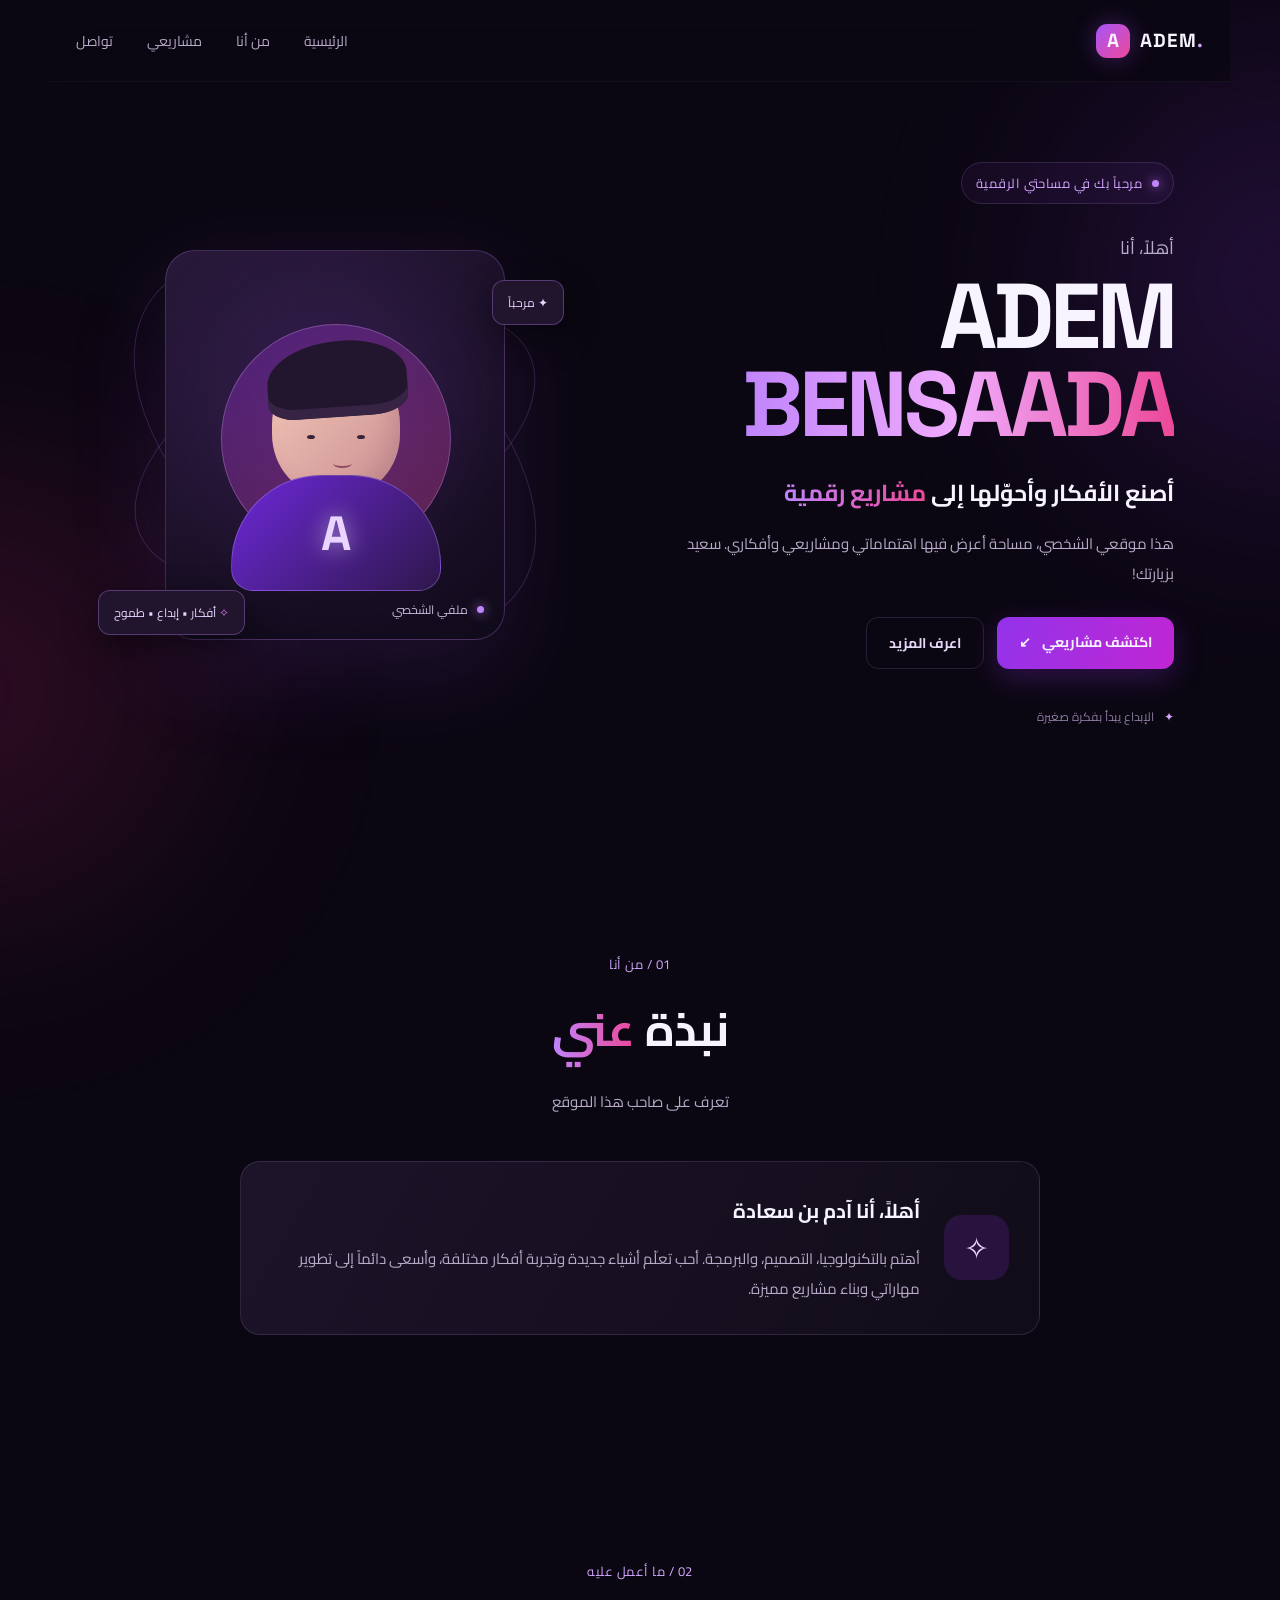
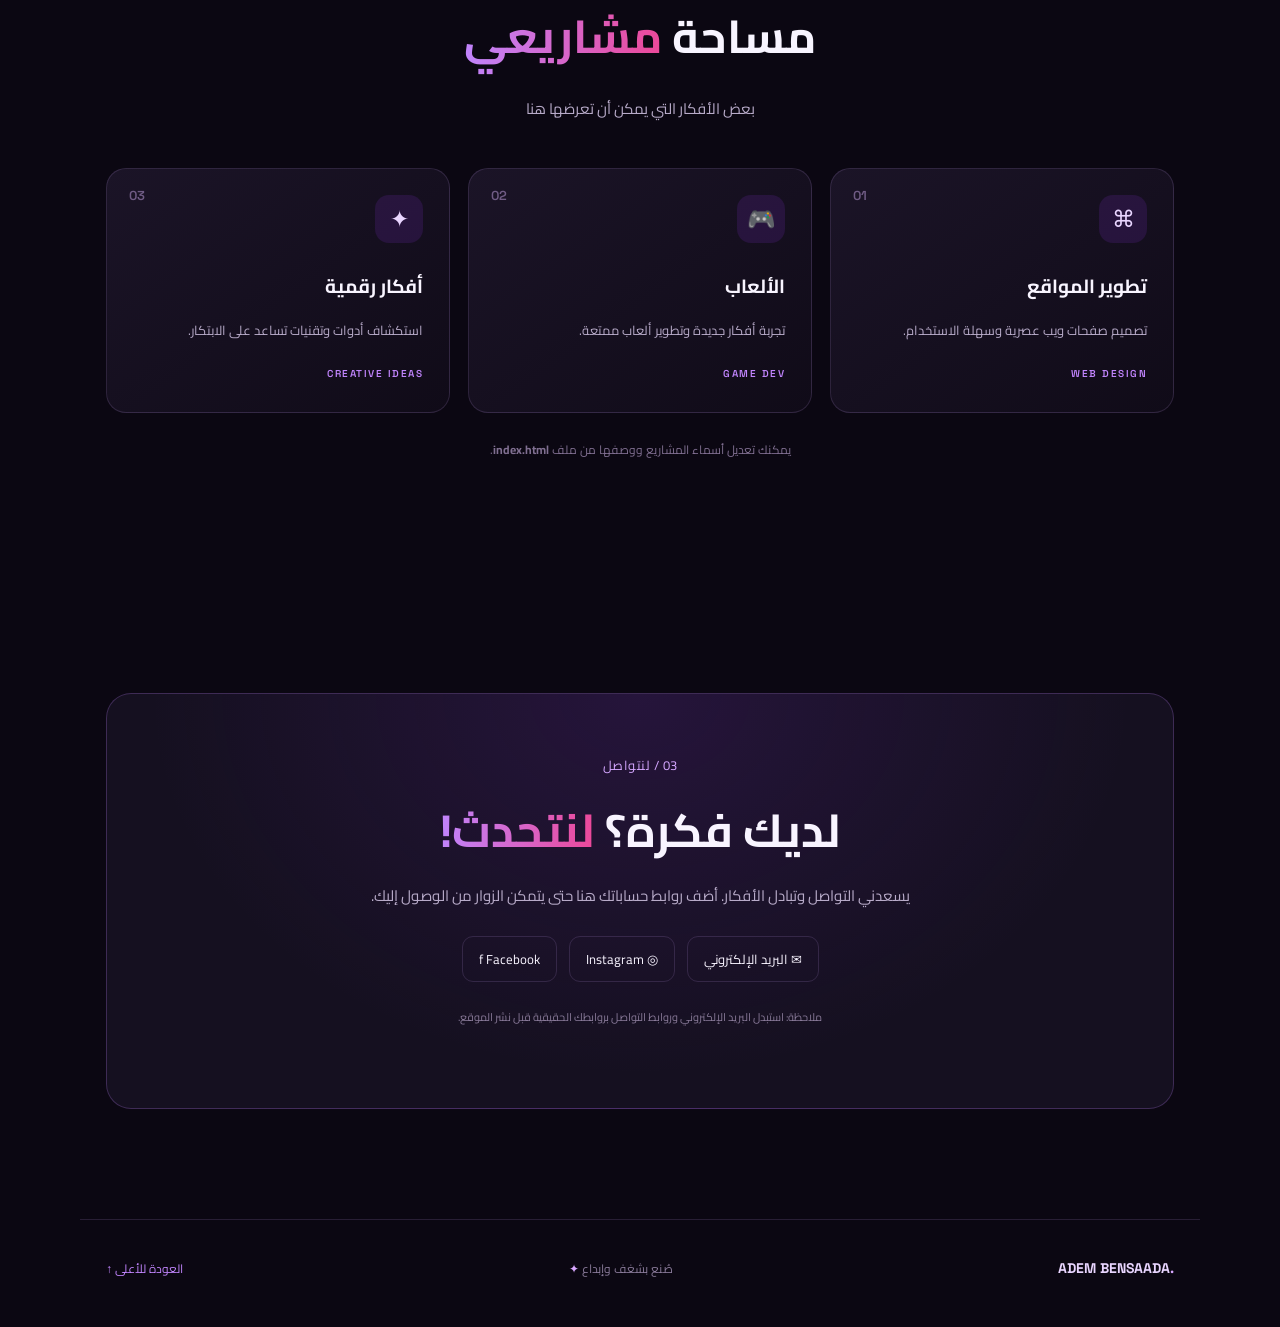
==== index.html @ 951b190f "Add files via upload" ====
<!DOCTYPE html>
<html lang="ar" dir="rtl">
<head>
  <meta charset="UTF-8">
  <meta name="viewport" content="width=device-width, initial-scale=1.0">
  <meta name="description" content="الموقع الشخصي لـ ADEM BENSAADA">
  <meta name="theme-color" content="#10091d">
  <title>ADEM BENSAADA | الموقع الشخصي</title>
  <link rel="preconnect" href="https://fonts.googleapis.com">
  <link rel="preconnect" href="https://fonts.gstatic.com" crossorigin>
  <link href="https://fonts.googleapis.com/css2?family=Cairo:wght@400;500;600;700;800;900&display=swap" rel="stylesheet">
  <link rel="stylesheet" href="style.css">
</head>
<body>
  <div class="ambient ambient-one"></div>
  <div class="ambient ambient-two"></div>

  <header class="topbar">
    <a class="brand" href="#home" aria-label="الصفحة الرئيسية"><span class="brand-mark">A</span><span>ADEM<span class="brand-dot">.</span></span></a>
    <button class="menu-toggle" id="menuToggle" aria-label="فتح القائمة" aria-expanded="false">☰</button>
    <nav id="nav">
      <a href="#home">الرئيسية</a>
      <a href="#about">من أنا</a>
      <a href="#projects">مشاريعي</a>
      <a href="#contact">تواصل</a>
    </nav>
  </header>

  <main>
    <section class="hero section" id="home">
      <div class="hero-copy reveal">
        <div class="eyebrow"><span class="pulse"></span> مرحباً بك في مساحتي الرقمية</div>
        <p class="intro">أهلاً، أنا</p>
        <h1>ADEM<br><span>BENSAADA</span></h1>
        <h2>أصنع الأفكار وأحوّلها إلى <span class="gradient-text">مشاريع رقمية</span></h2>
        <p class="hero-text">هذا موقعي الشخصي، مساحة أعرض فيها اهتماماتي ومشاريعي وأفكاري. سعيد بزيارتك!</p>
        <div class="hero-actions">
          <a class="btn btn-primary" href="#projects">اكتشف مشاريعي <span>↙</span></a>
          <a class="btn btn-ghost" href="#about">اعرف المزيد</a>
        </div>
        <div class="mini-note"><span class="spark">✦</span> الإبداع يبدأ بفكرة صغيرة</div>
      </div>

      <div class="hero-art reveal">
        <div class="orbit orbit-a"></div><div class="orbit orbit-b"></div>
        <div class="avatar-card">
          <div class="avatar-glow"></div>
          <div class="avatar">
            <div class="avatar-halo"></div>
            <div class="avatar-head"><div class="hair"></div><div class="face"><i class="eye eye-left"></i><i class="eye eye-right"></i><i class="smile"></i></div></div>
            <div class="avatar-neck"></div>
            <div class="avatar-body"><span class="shirt-symbol">A</span></div>
          </div>
          <div class="avatar-caption"><span class="status-dot"></span><span>ملفي الشخصي</span><b>AB</b></div>
        </div>
        <div class="floating-tag tag-top">✦ مرحباً</div>
        <div class="floating-tag tag-bottom"><span>✧</span> أفكار • إبداع • طموح</div>
      </div>
    </section>

    <section class="section about" id="about">
      <div class="section-heading reveal"><span class="section-kicker">01 / من أنا</span><h2>نبذة <span class="gradient-text">عني</span></h2><p>تعرف على صاحب هذا الموقع</p></div>
      <div class="about-card reveal">
        <div class="about-icon">✧</div>
        <div><h3>أهلاً، أنا آدم بن سعادة</h3><p>أهتم بالتكنولوجيا، التصميم، والبرمجة. أحب تعلّم أشياء جديدة وتجربة أفكار مختلفة، وأسعى دائماً إلى تطوير مهاراتي وبناء مشاريع مميزة.</p></div>
      </div>
    </section>

    <section class="section projects" id="projects">
      <div class="section-heading reveal"><span class="section-kicker">02 / ما أعمل عليه</span><h2>مساحة <span class="gradient-text">مشاريعي</span></h2><p>بعض الأفكار التي يمكن أن تعرضها هنا</p></div>
      <div class="project-grid">
        <article class="project-card reveal"><div class="project-number">01</div><div class="project-icon">⌘</div><h3>تطوير المواقع</h3><p>تصميم صفحات ويب عصرية وسهلة الاستخدام.</p><span class="project-label">WEB DESIGN</span></article>
        <article class="project-card reveal"><div class="project-number">02</div><div class="project-icon">🎮</div><h3>الألعاب</h3><p>تجربة أفكار جديدة وتطوير ألعاب ممتعة.</p><span class="project-label">GAME DEV</span></article>
        <article class="project-card reveal"><div class="project-number">03</div><div class="project-icon">✦</div><h3>أفكار رقمية</h3><p>استكشاف أدوات وتقنيات تساعد على الابتكار.</p><span class="project-label">CREATIVE IDEAS</span></article>
      </div>
      <p class="edit-hint">يمكنك تعديل أسماء المشاريع ووصفها من ملف <b>index.html</b>.</p>
    </section>

    <section class="section contact" id="contact">
      <div class="contact-panel reveal">
        <span class="section-kicker">03 / لنتواصل</span>
        <h2>لديك فكرة؟ <span class="gradient-text">لنتحدث!</span></h2>
        <p>يسعدني التواصل وتبادل الأفكار. أضف روابط حساباتك هنا حتى يتمكن الزوار من الوصول إليك.</p>
        <div class="socials">
          <a href="mailto:your-email@example.com" class="social-link">✉ البريد الإلكتروني</a>
          <a href="#" class="social-link" aria-label="Instagram">◎ Instagram</a>
          <a href="#" class="social-link" aria-label="Facebook">f Facebook</a>
        </div>
        <p class="small-warning">ملاحظة: استبدل البريد الإلكتروني وروابط التواصل بروابطك الحقيقية قبل نشر الموقع.</p>
      </div>
    </section>
  </main>

  <footer><a class="footer-brand" href="#home">ADEM BENSAADA<span>.</span></a><p>صُنع بشغف وإبداع <span>✦</span></p><a href="#home" class="back-top">العودة للأعلى ↑</a></footer>
  <script src="script.js"></script>
</body>
</html>
---- style.css ----
@import url('https://fonts.googleapis.com/css2?family=Space+Grotesk:wght@400;500;600;700&display=swap');
:root{--bg:#0b0712;--panel:#151020;--panel2:#1b1428;--purple:#a855f7;--pink:#ec4899;--text:#f8f4ff;--muted:#b8abc9;--line:rgba(205,166,255,.15)}
*{box-sizing:border-box}html{scroll-behavior:smooth;scroll-padding-top:90px}body{margin:0;background:var(--bg);color:var(--text);font-family:'Cairo',sans-serif;overflow-x:hidden}a{color:inherit;text-decoration:none}.ambient{position:fixed;width:420px;height:420px;border-radius:50%;filter:blur(120px);opacity:.18;pointer-events:none;z-index:-1}.ambient-one{background:#9333ea;top:8%;right:-220px}.ambient-two{background:#db2777;bottom:0;left:-240px}.topbar{height:82px;max-width:1180px;margin:auto;padding:0 26px;display:flex;align-items:center;justify-content:space-between;position:sticky;top:0;z-index:20;background:rgba(11,7,18,.78);backdrop-filter:blur(18px);border-bottom:1px solid rgba(255,255,255,.04)}.brand{display:flex;gap:10px;align-items:center;direction:ltr;font:700 19px 'Space Grotesk',sans-serif;letter-spacing:1px}.brand-mark{width:34px;height:34px;display:grid;place-items:center;border-radius:11px;background:linear-gradient(135deg,var(--purple),var(--pink));box-shadow:0 0 24px #a855f755}.brand-dot,footer span{color:#d8a7ff}nav{display:flex;gap:34px}nav a{font-size:14px;color:var(--muted);transition:.25s}nav a:hover{color:white}.menu-toggle{display:none;background:none;color:white;border:1px solid var(--line);border-radius:10px;padding:7px 11px;font-size:20px}.section{max-width:1120px;margin:auto;padding:110px 26px}.hero{min-height:660px;display:grid;grid-template-columns:1.1fr .9fr;align-items:center;gap:50px;padding-top:80px}.eyebrow,.section-kicker{color:#d4a7ff;font-size:13px;letter-spacing:.5px}.eyebrow{display:inline-flex;align-items:center;gap:10px;border:1px solid var(--line);padding:8px 14px;border-radius:30px;background:#a855f710}.pulse,.status-dot{width:7px;height:7px;background:#c084fc;border-radius:50%;box-shadow:0 0 12px #c084fc}.intro{color:var(--muted);margin:27px 0 0;font-size:18px}.hero h1{direction:ltr;text-align:right;font:700 clamp(54px,8vw,92px)/.96 'Space Grotesk',sans-serif;letter-spacing:-4px;margin:8px 0 22px}.hero h1 span{background:linear-gradient(90deg,#c084fc,#f0abfc,#ec4899);background-clip:text;color:transparent}.hero h2{font-size:23px;margin:0 0 15px}.gradient-text{background:linear-gradient(90deg,#c084fc,#ec4899);background-clip:text;color:transparent}.hero-text,.section-heading p,.about-card p,.project-card p,.contact-panel>p{color:var(--muted);line-height:2;font-size:15px}.hero-text{max-width:510px}.hero-actions{display:flex;gap:13px;margin-top:28px;flex-wrap:wrap}.btn{padding:12px 22px;border-radius:12px;font-weight:700;font-size:14px;transition:.25s}.btn:hover{transform:translateY(-3px)}.btn-primary{background:linear-gradient(110deg,#9333ea,#c026d3);box-shadow:0 9px 30px #9333ea44}.btn-primary span{margin-right:8px}.btn-ghost{border:1px solid var(--line);color:#e6d8f7}.mini-note{margin-top:36px;color:#8f7da5;font-size:12px}.spark{color:#d8a7ff;margin-left:7px}.hero-art{min-height:450px;display:grid;place-items:center;position:relative}.avatar-card{width:min(340px,85%);height:390px;border:1px solid #c084fc44;border-radius:30px;background:linear-gradient(145deg,#251735,#100b19 75%);box-shadow:0 30px 100px #a855f722;position:relative;overflow:hidden;display:flex;align-items:center;justify-content:center}.avatar-glow{position:absolute;width:250px;height:250px;border-radius:50%;background:#a855f7;filter:blur(95px);opacity:.28;top:40px}.avatar{position:relative;width:235px;height:275px;margin-top:18px}.avatar-halo{position:absolute;width:230px;height:230px;border-radius:50%;background:linear-gradient(145deg,#9333ea55,#ec489955);top:8px;left:3px;border:1px solid #d8b4fe44}.avatar-head{position:absolute;width:144px;height:155px;top:25px;left:46px;z-index:2}.face{position:absolute;inset:18px 8px 0;background:linear-gradient(135deg,#f6c8b8,#c88e91);border-radius:48% 48% 45% 45%;box-shadow:inset -10px -5px 18px #874d6a33}.hair{position:absolute;z-index:3;top:0;left:3px;width:140px;height:76px;background:#21162e;border-radius:60% 50% 28% 22%;transform:rotate(-4deg);box-shadow:inset 0 -10px #372344}.eye{position:absolute;top:76px;width:8px;height:4px;border-radius:50%;background:#38243a}.eye-left{left:35px}.eye-right{right:35px}.smile{position:absolute;bottom:28px;left:61px;width:19px;height:9px;border-bottom:2px solid #914c62;border-radius:50%}.avatar-neck{position:absolute;z-index:1;top:160px;left:98px;width:43px;height:48px;background:#c88e91}.avatar-body{position:absolute;z-index:2;bottom:0;left:13px;width:210px;height:116px;border-radius:90px 90px 22px 22px;background:linear-gradient(135deg,#6d28d9,#2e174b);border:1px solid #c4a0ff55;display:grid;place-items:center}.shirt-symbol{font:700 48px 'Space Grotesk';color:#e9d5ff;text-shadow:0 0 22px #fff8}.avatar-caption{position:absolute;bottom:18px;right:20px;left:20px;display:flex;align-items:center;gap:9px;color:#cbbbdc;font-size:12px}.avatar-caption b{margin-right:auto;direction:ltr;color:#e9d5ff;font-family:'Space Grotesk'}.orbit{position:absolute;border:1px solid #c084fc33;border-radius:50%;transform:rotate(-25deg)}.orbit-a{width:430px;height:220px}.orbit-b{width:470px;height:280px;transform:rotate(40deg)}.floating-tag{position:absolute;padding:10px 15px;background:#21152e;border:1px solid #c084fc55;border-radius:12px;box-shadow:0 12px 35px #0007;font-size:12px;color:#e9d5ff}.tag-top{top:60px;right:0}.tag-bottom{bottom:35px;left:-8px}.tag-bottom span{color:#e879f9}.section-heading{text-align:center;margin-bottom:44px}.section-heading h2,.contact-panel h2{font-size:clamp(32px,5vw,46px);margin:8px 0}.about-card{display:flex;align-items:center;gap:24px;max-width:800px;margin:auto;padding:30px;border:1px solid var(--line);border-radius:20px;background:linear-gradient(120deg,#1c1429,#110c19)}.about-icon{flex:0 0 65px;height:65px;border-radius:18px;display:grid;place-items:center;font-size:30px;color:#e9d5ff;background:#9333ea2b}.about-card h3{margin:0;font-size:20px}.about-card p{margin-bottom:0}.project-grid{display:grid;grid-template-columns:repeat(3,1fr);gap:18px}.project-card{position:relative;min-height:245px;padding:26px;border:1px solid var(--line);border-radius:20px;background:linear-gradient(145deg,#1b1427,#100b18);transition:.3s;overflow:hidden}.project-card:hover{transform:translateY(-7px);border-color:#c084fc88;box-shadow:0 20px 50px #9333ea18}.project-number{position:absolute;left:22px;top:18px;color:#705c85;font:600 13px 'Space Grotesk'}.project-icon{width:48px;height:48px;display:grid;place-items:center;border-radius:14px;background:#9333ea25;color:#e9d5ff;font-size:23px;margin-bottom:25px}.project-card h3{margin:0 0 7px;font-size:19px}.project-card p{font-size:13px}.project-label{font:600 10px 'Space Grotesk';letter-spacing:1.5px;color:#c084fc}.edit-hint{text-align:center;color:#806f91;font-size:12px;margin-top:25px}.contact-panel{text-align:center;padding:55px 25px;border:1px solid #c084fc3d;border-radius:25px;background:radial-gradient(ellipse at top,#6826a733,transparent 65%),#151020}.contact-panel>p{max-width:620px;margin:0 auto 25px}.socials{display:flex;justify-content:center;gap:12px;flex-wrap:wrap}.social-link{border:1px solid var(--line);padding:10px 16px;border-radius:11px;font-size:13px;transition:.2s}.social-link:hover{background:#9333ea2b;border-color:#c084fc}.small-warning{font-size:11px!important;color:#897a99!important;margin-top:24px!important}footer{max-width:1120px;margin:auto;padding:25px 26px 35px;border-top:1px solid var(--line);display:flex;align-items:center;justify-content:space-between;color:#897a99;font-size:12px}.footer-brand{font:700 14px 'Space Grotesk';color:#e9d5ff;direction:ltr}.back-top{color:#c084fc}.reveal{opacity:0;transform:translateY(22px);transition:opacity .7s ease,transform .7s ease}.reveal.visible{opacity:1;transform:translateY(0)}
@media(max-width:760px){.topbar{height:70px}.menu-toggle{display:block}nav{display:none;position:absolute;top:69px;right:15px;left:15px;padding:18px;background:#171020;border:1px solid var(--line);border-radius:15px;flex-direction:column;gap:15px}nav.open{display:flex}.hero{grid-template-columns:1fr;gap:10px;padding-top:65px;text-align:center}.hero h1{text-align:center;font-size:clamp(54px,15vw,78px)}.hero-actions{justify-content:center}.hero-text{margin:auto}.hero-art{min-height:420px}.tag-top{right:5%}.tag-bottom{left:3%}.section{padding:78px 20px}.project-grid{grid-template-columns:1fr}.project-card{min-height:210px}.about-card{align-items:flex-start;padding:22px;gap:15px}.about-icon{flex-basis:48px;height:48px}.about-card h3{font-size:17px}footer{gap:10px;flex-wrap:wrap;justify-content:center;text-align:center}footer p{width:100%;order:3}}
@media(prefers-reduced-motion:reduce){html{scroll-behavior:auto}*,*::before,*::after{transition:none!important;animation:none!important}.reveal{opacity:1;transform:none}}
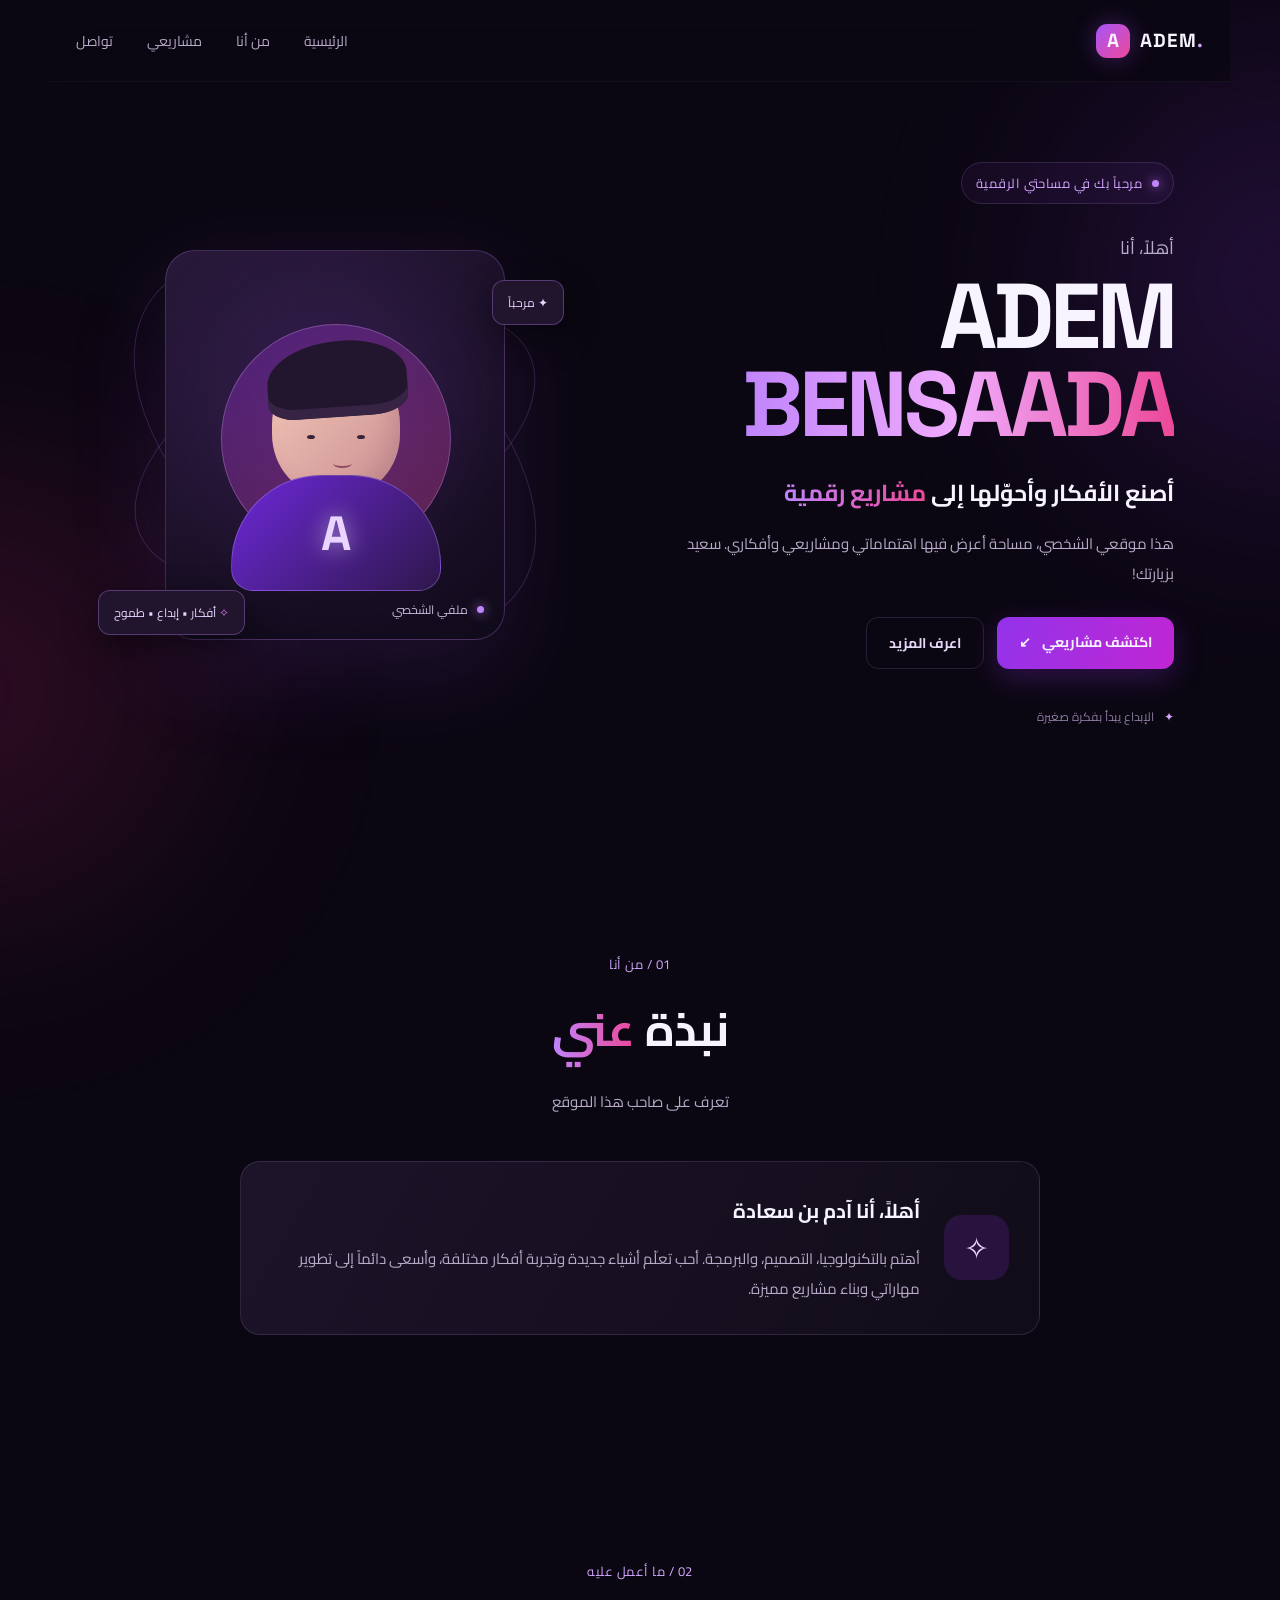
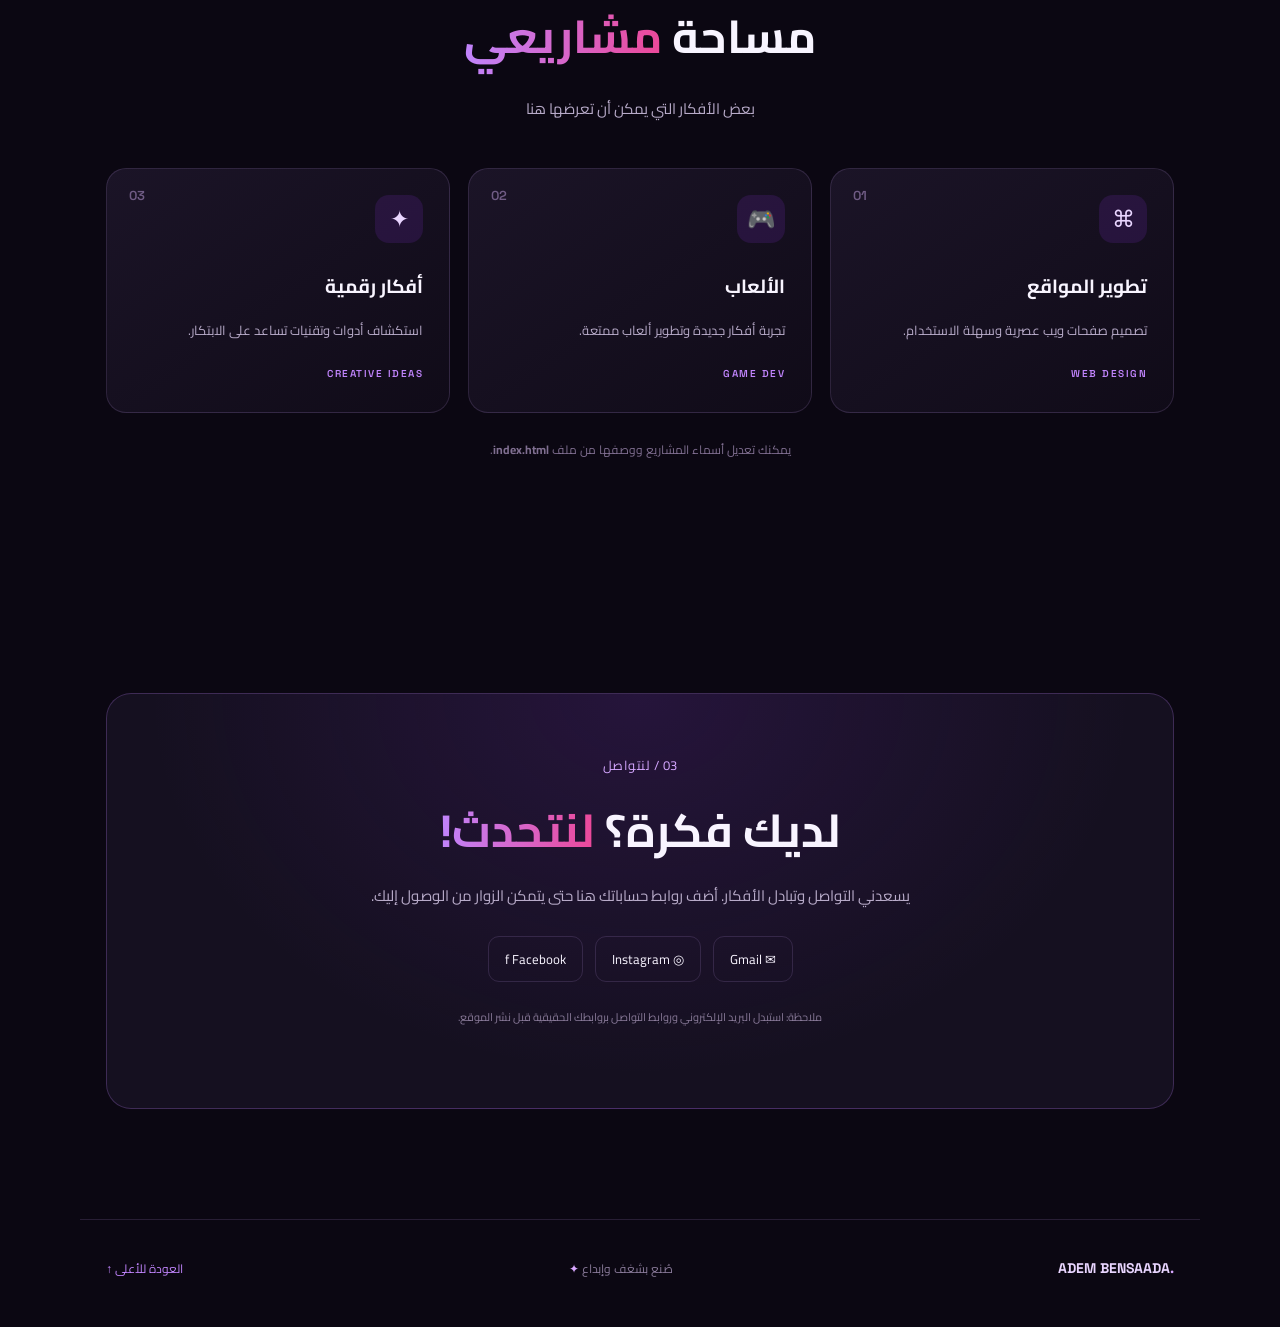
==== commit d63af173: "Update index.html" ====
--- a/index.html
+++ b/index.html
@@ -82,8 +82,9 @@
         <h2>لديك فكرة؟ <span class="gradient-text">لنتحدث!</span></h2>
         <p>يسعدني التواصل وتبادل الأفكار. أضف روابط حساباتك هنا حتى يتمكن الزوار من الوصول إليك.</p>
         <div class="socials">
-          <a href="mailto:your-email@example.com" class="social-link">✉ البريد الإلكتروني</a>
-          <a href="#" class="social-link" aria-label="Instagram">◎ Instagram</a>
+          <a href="mailto:adembensaada78@gmail.com" class="social-link">✉ Gmail</a>
+          <a href="https://www.instagram.com/_zii_ri_x/" class="social-link" target="_blank" rel="noopener" aria-label="Instagram">◎ Instagram</a>
+      
           <a href="#" class="social-link" aria-label="Facebook">f Facebook</a>
         </div>
         <p class="small-warning">ملاحظة: استبدل البريد الإلكتروني وروابط التواصل بروابطك الحقيقية قبل نشر الموقع.</p>
